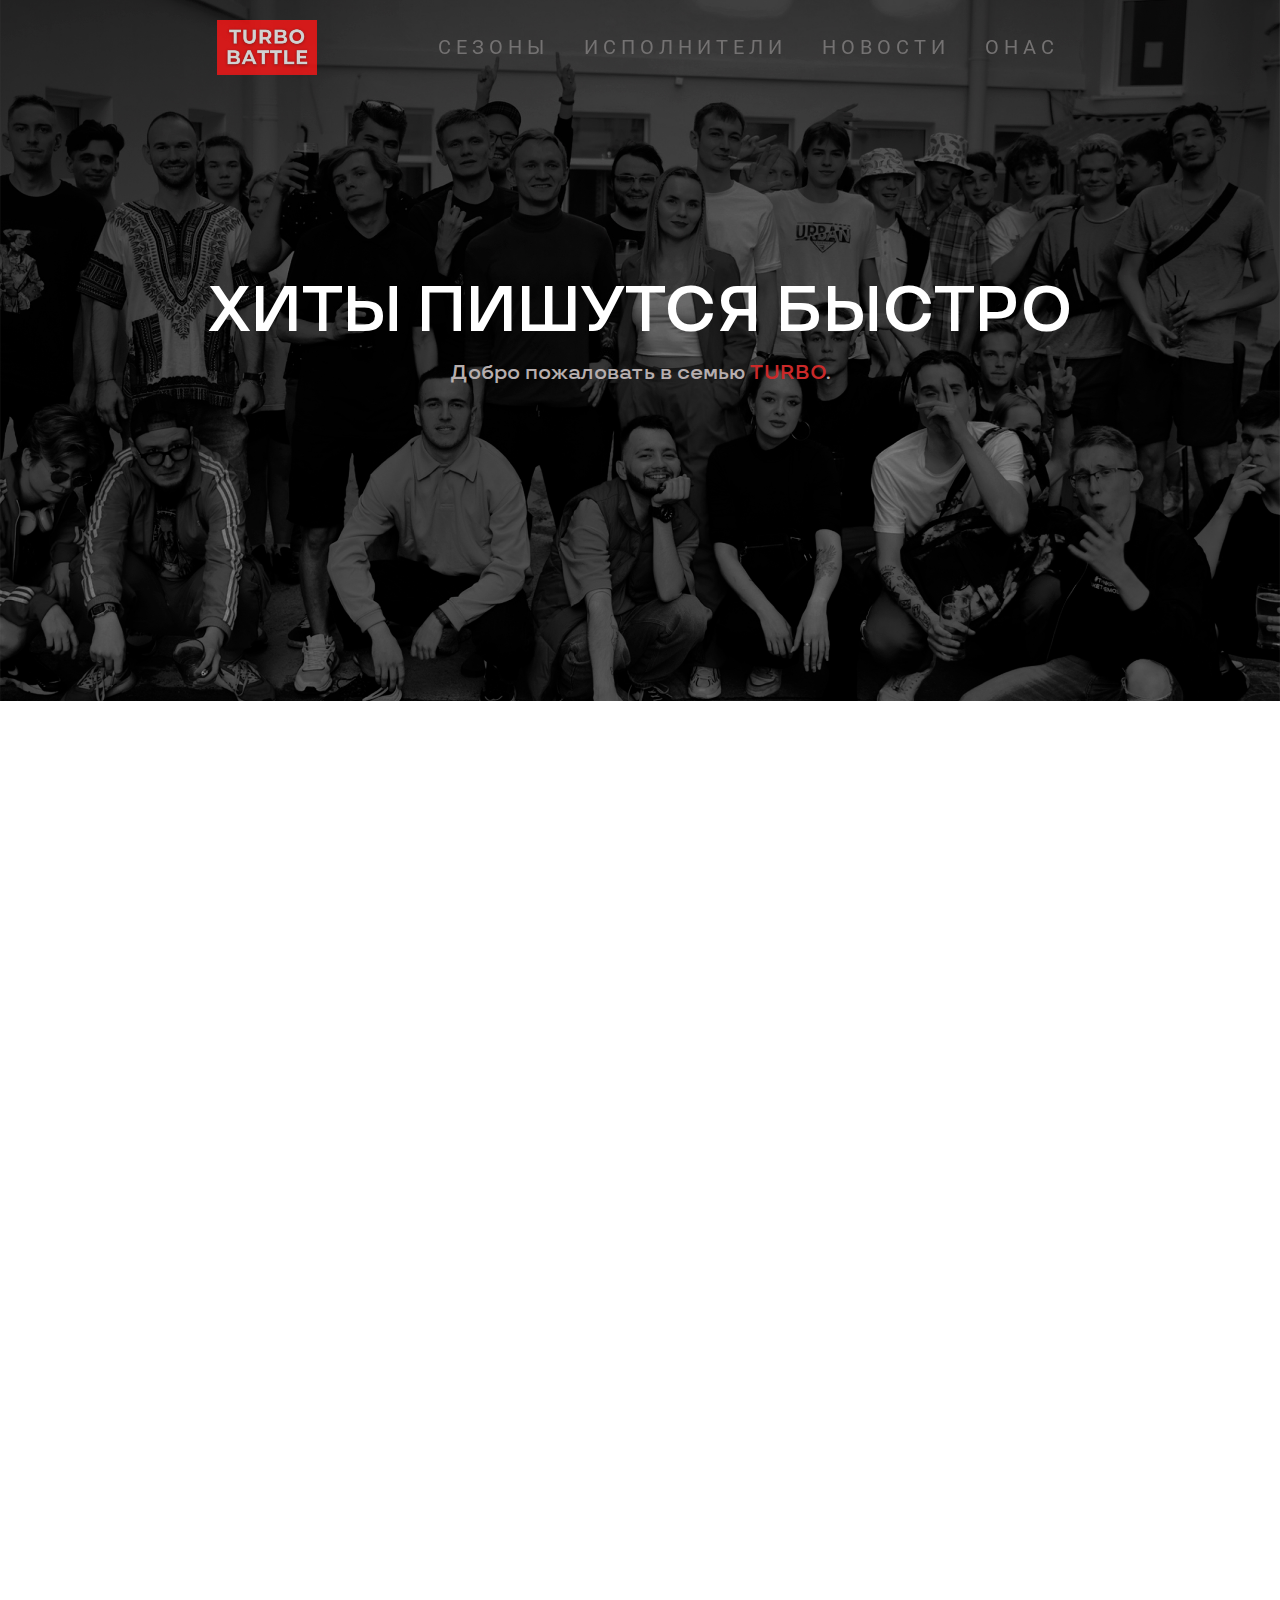
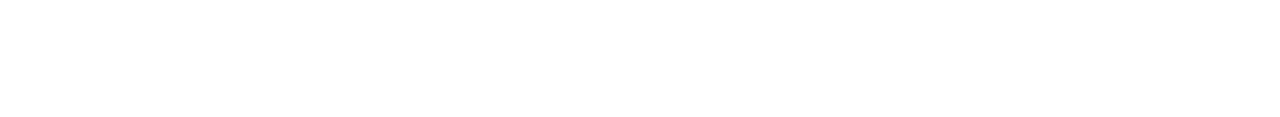
==== templates/html/index.html @ d4f1bdf0 "Создана верстка главного экрана" ====
<!DOCTYPE html>
<html lang="ru">
<head>
    <meta charset="UTF-8">
    <meta http-equiv="X-UA-Compatible" content="IE=edge">
    <meta name="viewport" content="width=device-width, initial-scale=1.0">
    <title>Turbo-battle</title>
    <link rel="stylesheet" href="../css/bootstrap.css">
    <link rel="stylesheet" href="../css/style.css">
</head>
<body>
    <div class="main">

        <!--header-->
        <div class="header">
            <div class="row">
                <div class="col-md-1 col-sm-12 offset-md-2">
                    <a href="#">
                        <div class="header-img">
                            <img src="../img/logo.jpg" class="header-logo" alt="logo">
                        </div>
                    </a>
                </div>
                <div class="col-md-8 col-sm-12 header-text">
                    <a href="#">сезоны </a>
                    <a href="#">исполнители </a>
                    <a href="#">новости </a>
                    <a href="#">онас </a>
                </div>
            </div>
        </div>

        <!--main content-->
        <div class="container">
            <div class="row">
                        
            <div class="title-text col-12">
                <h1>хиты пишутся быстро</h1>
                <p>Добро пожаловать в семью <span class="red">TURBO</span>.</p>
            </div>
    
            </div>
        </div>

    </div>

    <div class="lorem"><p> </p></div>

    <script src="https://ajax.googleapis.com/ajax/libs/jquery/3.5.1/jquery.min.js"></script>
    <script src="../js/scripts.js"></script>
</body>
</html>
---- templates/css/style.css ----
/* fonts */
@font-face {
    font-family: 'Roboto';
    src: url('../fonts/Roboto/Roboto-Regular.ttf') format('truetype');
    font-weight: normal;
    font-style: normal;
}

@font-face {
    font-family: 'TTTravels';
    src: url('../fonts/TTTravels/TTTravels-DemiBold.eot');
    src: url('../fonts/TTTravels/TTTravels-DemiBold.woff') format('woff'), url('../fonts/TTTravels/TTTravels-DemiBold.woff2') format('woff2'), url('../fonts/TTTravels/TTTravels-Bold.ttf') format('truetype');
    font-weight: bold;
    font-style: normal;
    font-display: swap;
}
.header{
  width: 100%;
  padding-top: 20px;
  padding-bottom: 20px;
  z-index: 10;
  position: fixed;
  transition: 1s;
  height: 100px;
}
.active {
  background-color: rgba(0,0,0,0.5);
}

.header-img {
  text-align: center;
  opacity: 0.8;
  width: 100%;
  transition: 0.2s linear;
}
.header-img:hover {
  opacity: 1;
}
.header-logo {
  width: 100px;
  height: auto;
}
.header-text {
  font-size: 20px;
  text-align: center;
  text-transform: uppercase;
  padding-top: 12px;
}

.header a {
  font-family: 'Roboto', sans-serif;
  color: #747272;
  letter-spacing: 5px;
  text-decoration: none;
  word-spacing: 25px;
  transition: 0.2s linear;
}
.header a:hover {
  color: #ffffff;
}
.main {
  background-image: url(../img/background.jpg);
  background-repeat: no-repeat;
  background-position: center;
  background-size: cover;
  

}
.title-text {
  padding: 24% 0 26% 0;
  font-family: 'TTTravels', sans-serif;
  text-align: center;
  -webkit-user-select: none;
	-khtml-user-select: none;
	-moz-user-select: none;
	-ms-user-select: none;
	user-select: none;
}
.title-text h1 {
  text-transform: uppercase;
  font-size: 64px;
  color: #ffffff;
}
.title-text p {
  font-size: 20px;
  color: #B6AEAE;
}
.title-text span {
  color: #CB2929;
}


.lorem {
  height: 1000px;
}


@media (max-width: 767px) {
  .title-text h1 {
    font-size: 20px;
    margin-top: 60%;
  }
  .title-text p {
    font-size: 13px;
  }
  .main {
    height: 800px;
  }
  .header {
    position: relative;
  }
  .active {
    background-color: rgba(0,0,0,0);
  }
}
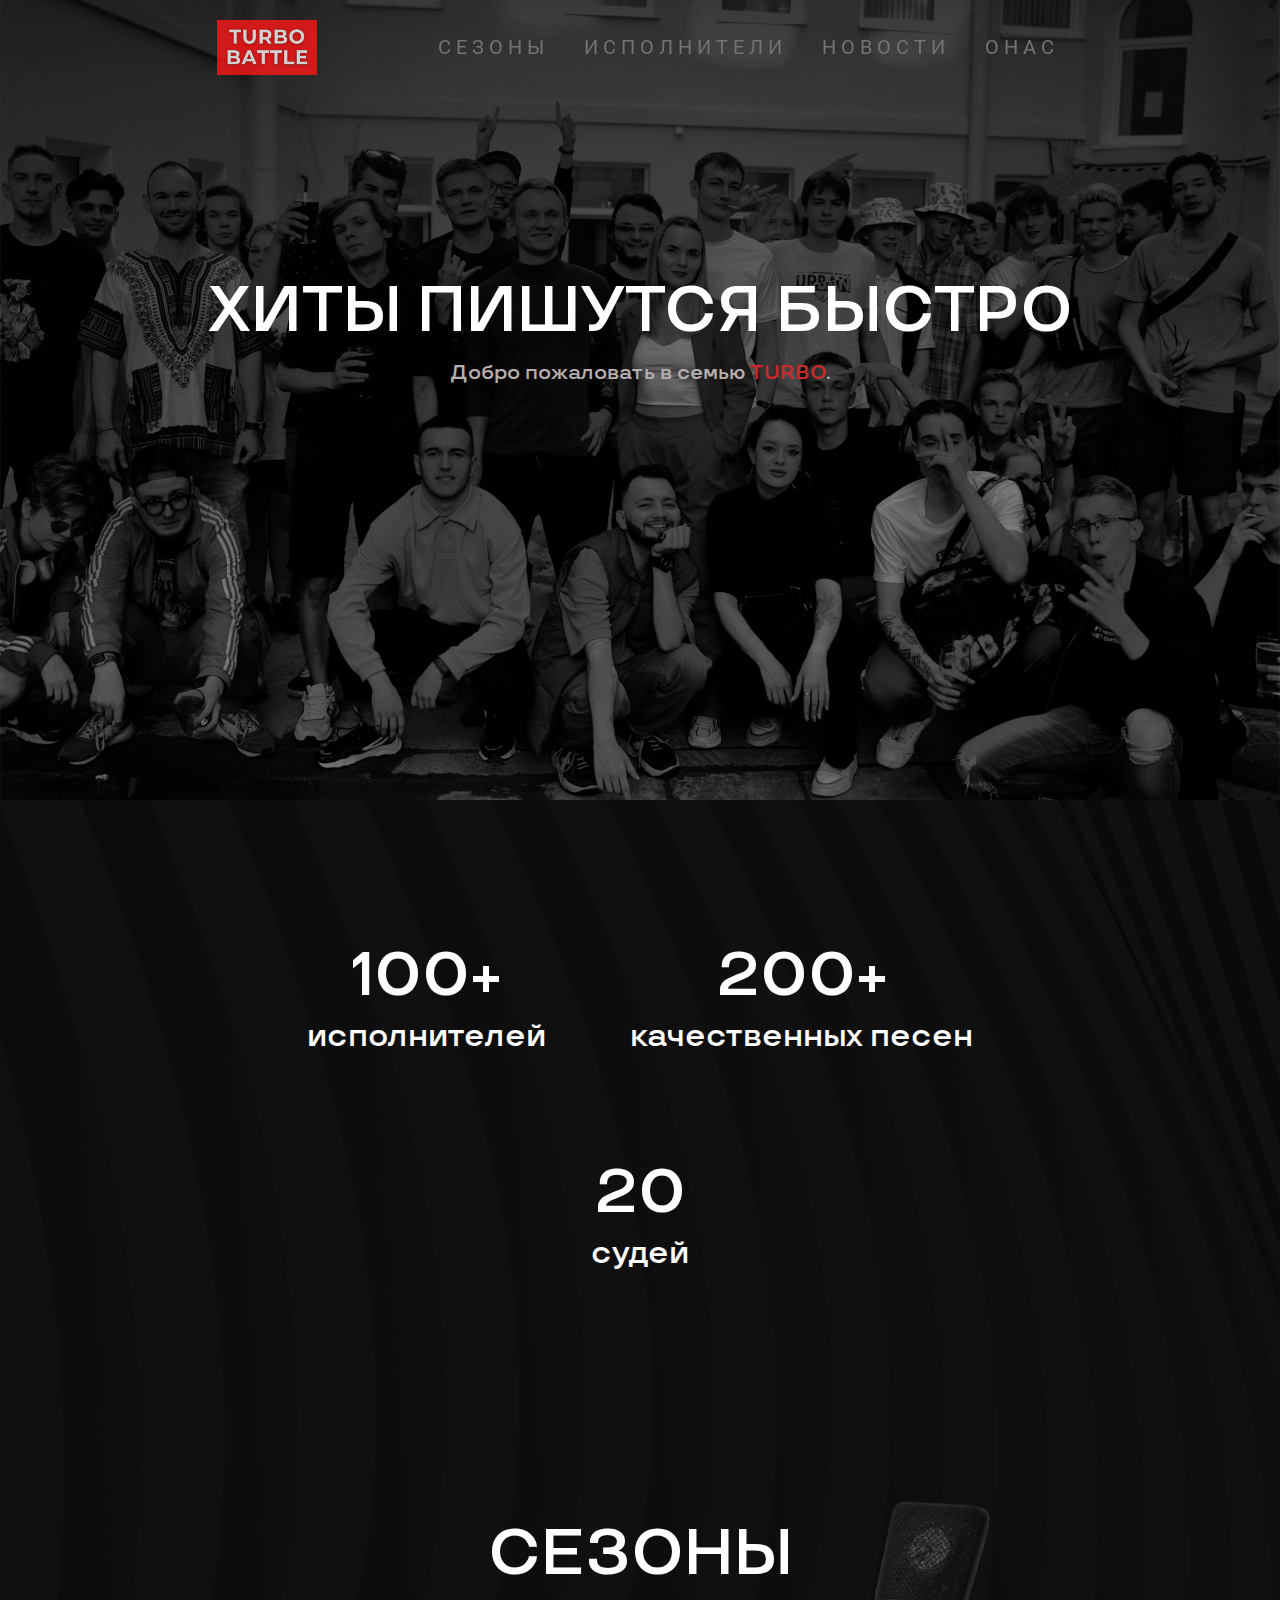
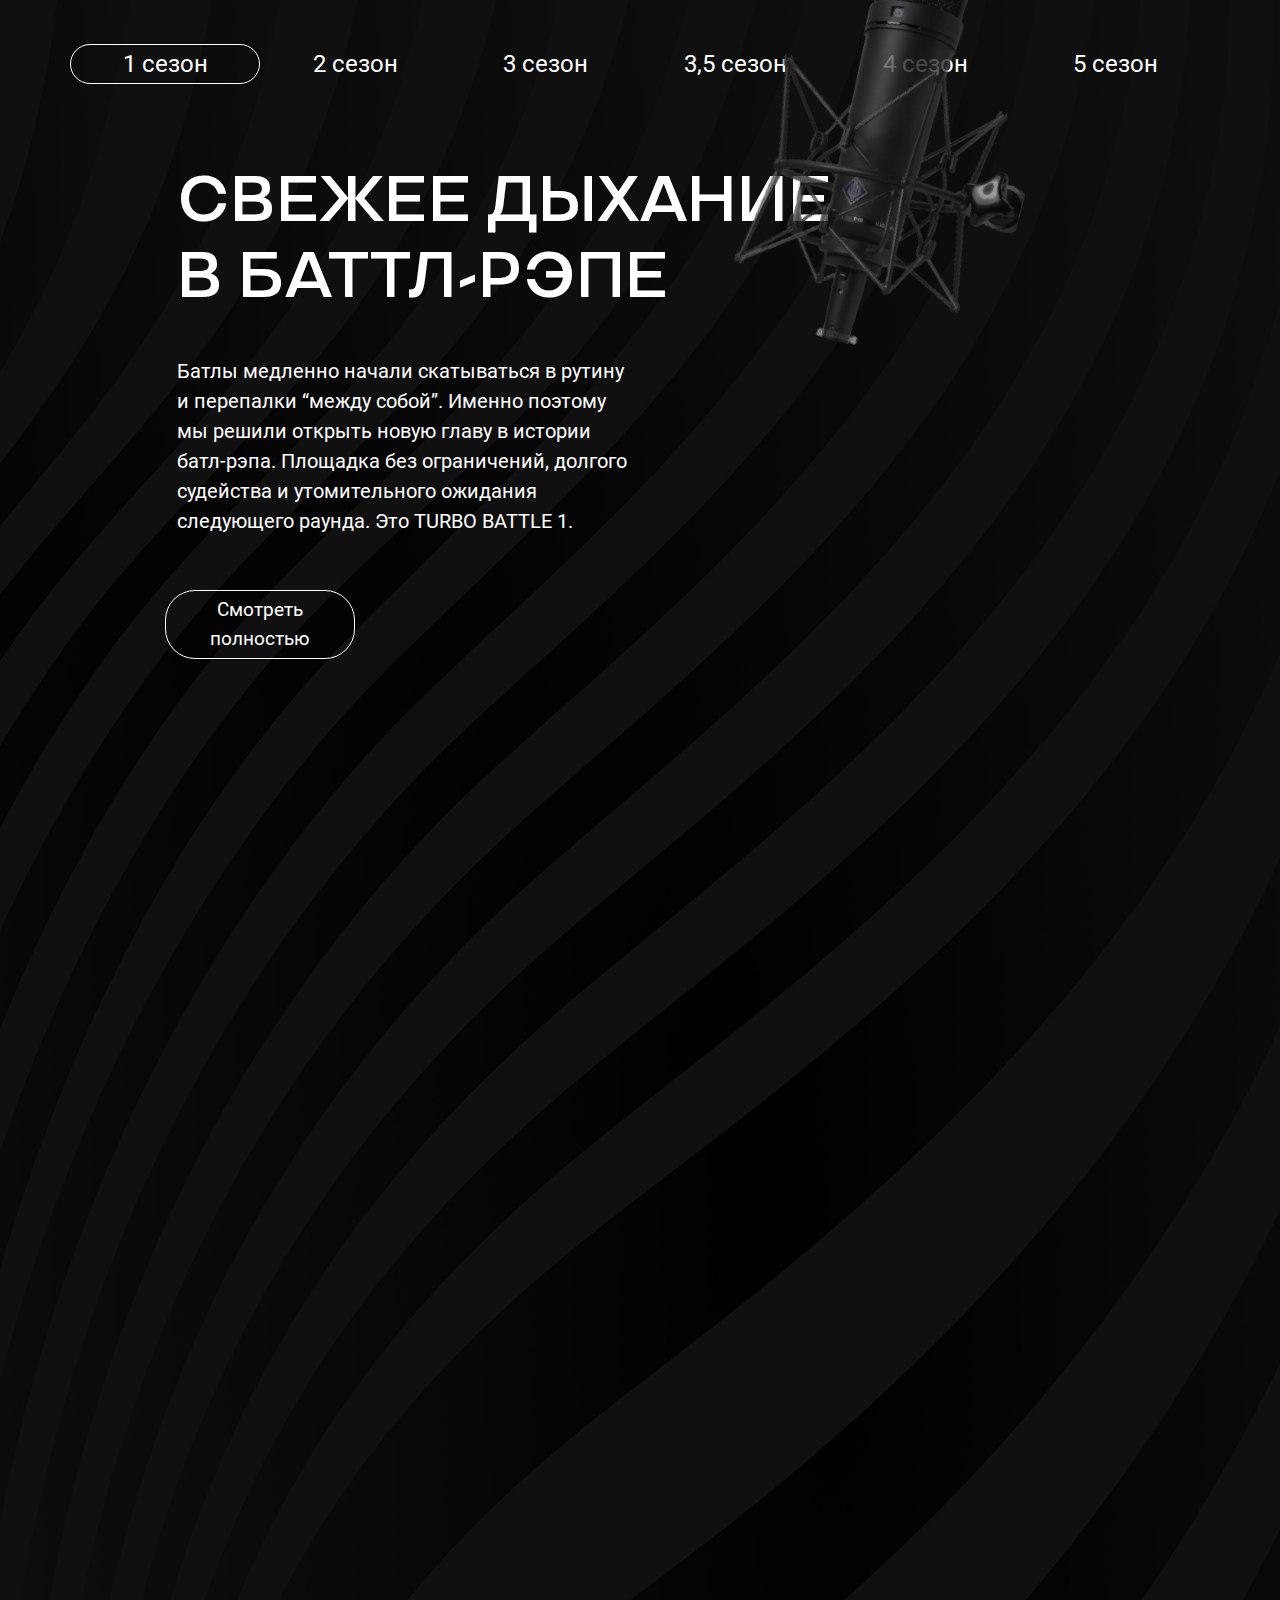
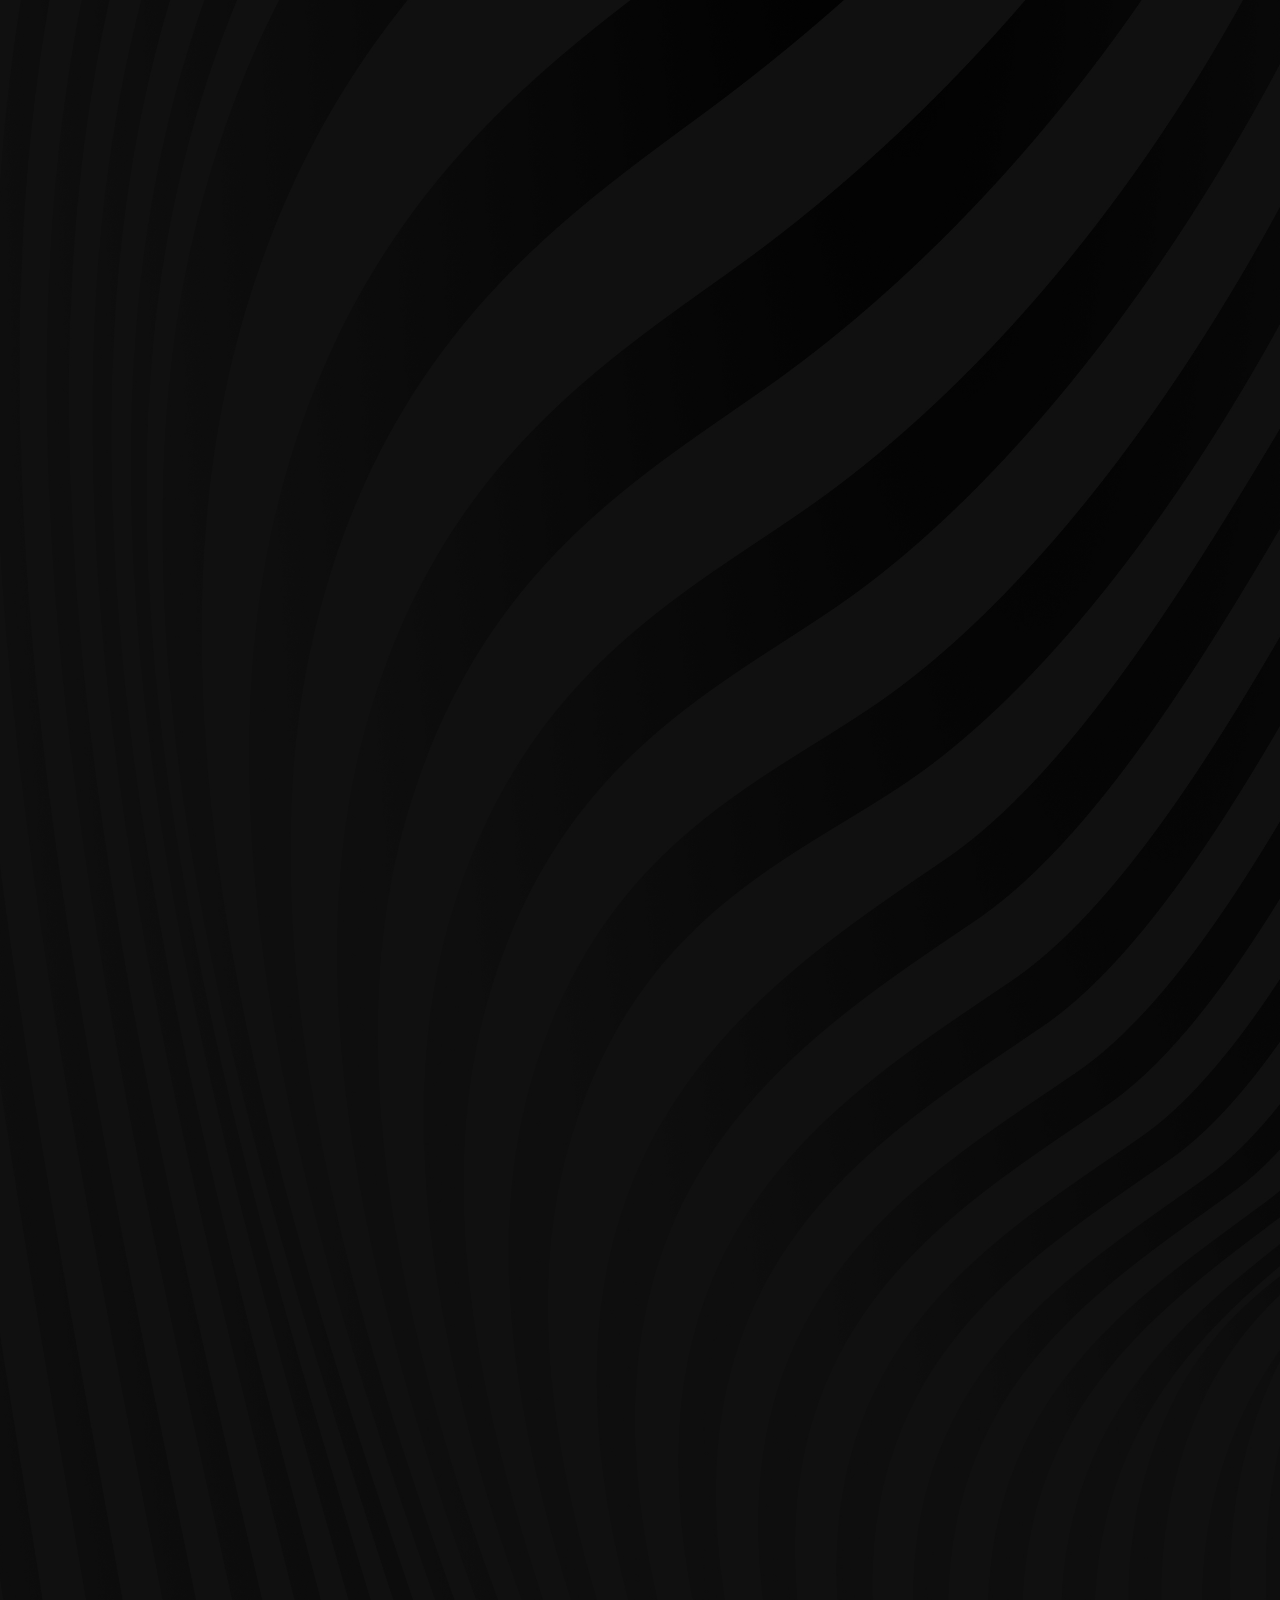
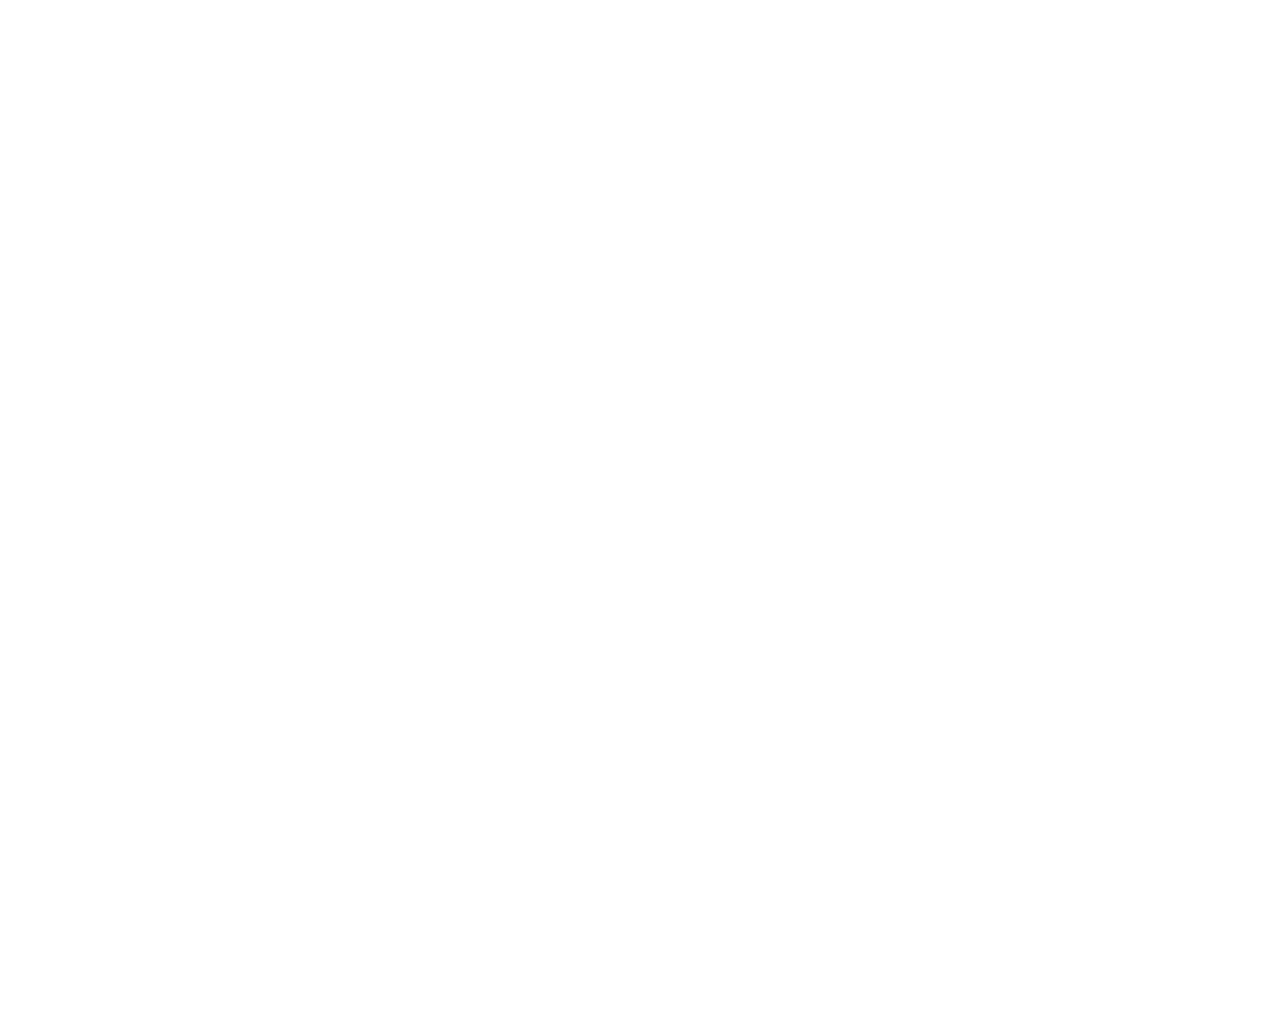
==== commit ad3ff448: "Добавлены новые блоки" ====
--- a/templates/html/index.html
+++ b/templates/html/index.html
@@ -43,6 +43,42 @@
         </div>
 
     </div>
+    <div class="content">
+        <div class="container">
+            <!--features-->
+            <div class="row">
+                <div class="col-md-10 offset-md-1 features">
+                    <div class="feature">
+                        <h2>100+</h2>
+                        <p>исполнителей</p>
+                    </div>
+                    <div class="feature">
+                        <h2>200+</h2>
+                        <p>качественных песен</p>
+                    </div>
+                    <div class="feature">
+                        <h2>20</h2>
+                        <p>судей</p>
+                    </div>
+                </div>
+            </div>
+            <!--seasons-->
+            <div class="row seasons">
+                <h1 class="col-md-12 section-title">сезоны</h1>
+                <button class="col-md-2 seasons-btn active-btn">1 сезон</button>
+                <button class="col-md-2 seasons-btn">2 сезон</button>
+                <button class="col-md-2 seasons-btn">3 сезон</button>
+                <button class="col-md-2 seasons-btn">3,5 сезон</button>
+                <button class="col-md-2 seasons-btn">4 сезон</button>
+                <button class="col-md-2 seasons-btn">5 сезон</button>
+                <h1 class="col-md-8 offset-md-1 seasons-title">свежее дыхание<br>в баттл-рэпе</h1>
+                <p class="col-md-5 offset-md-1">Батлы медленно начали скатываться в рутину и перепалки “между собой”. Именно поэтому мы решили открыть новую главу в истории батл-рэпа. Площадка без ограничений, долгого судейства и утомительного ожидания следующего раунда. Это TURBO BATTLE 1.</p>
+                <img src="../img/mic.png" alt="">
+                <div class="col-md-6"></div>
+                <button class="col-md-2 offset-md-1 seasons-btn-link">Смотреть полностью</button>
+            </div>
+        </div>
+    </div>
 
     <div class="lorem"><p> </p></div>
 
--- a/templates/css/style.css
+++ b/templates/css/style.css
@@ -63,8 +63,7 @@
   background-repeat: no-repeat;
   background-position: center;
   background-size: cover;
-  
-
+  height: 800px;
 }
 .title-text {
   padding: 24% 0 26% 0;
@@ -89,16 +88,113 @@
   color: #CB2929;
 }
 
+.content {
+  height: 4000px;
+  background-image: url(../img/backgroundblack.jpg);
+  background-repeat: no-repeat;
+  background-position: center;
+  background-size: cover;
+}
+.features {
+  color: #ffffff;
+  font-family: 'TTTravels', sans-serif;
+  text-align: center;
+  margin-top: 100px;
+}
+.feature {
+  display: inline-block;
+  margin: 40px;
+}
+.feature h2 {
+  font-size: 62px;
+  margin-bottom: 0;
+}
+.feature p {
+  margin-top: 0;
+  font-size: 31px;
+}
+.seasons {
+  margin-top: 183px;
+}
+.section-title {
+  font-family: 'TTTravels', sans-serif;
+  text-align: center;
+  text-transform: uppercase;
+  font-size: 64px;
+  color: #ffffff;
+  margin-bottom: 50px;
+}
+.seasons-btn {
+  text-align: center;
+  font-family: 'Roboto';
+  font-size: 24px;
+  color: #ffffff;
+  background-color: rgba(0,0,0,0);
+  border: none;
+}
+.active-btn {
+  border: #ffffff 1px solid;
+  border-radius: 30px;
+}
+.seasons-title {
+  font-family: 'TTTravels', sans-serif;
+  text-align: left;
+  text-transform: uppercase;
+  font-size: 64px;
+  color: #ffffff;
+  margin-top: 80px;
+}
+.seasons p {
+  font-family: 'Roboto', sans-serif;
+  font-size: 20px;
+  color: #ffffff;
+  text-align: left;
+  margin-top: 31px;
+}
+.seasons-btn-link {
+  margin-top: 38px;
+  text-align: center;
+  font-family: 'Roboto';
+  font-size: 19px;
+  color: #ffffff;
+  background-color: rgba(0,0,0,0);
+  border: #ffffff 1px solid;
+  border-radius: 30px;
+  padding: 5px 0 5px 0;
+  transition: 0.2s linear;
+  z-index: 1;
+}
+.seasons-btn-link:hover {
+  color: #000;
+  background-color: #ffffff;
+}
+.seasons img {
+  left: 45%;
+  top: 1400px;
+  opacity: 0.8;
+  width: 50%;
+  position: absolute;
+  z-index: 0;
+  -webkit-user-select: none;
+	-khtml-user-select: none;
+	-moz-user-select: none;
+	-ms-user-select: none;
+	user-select: none;
+  pointer-events: none;
+}
 
 .lorem {
   height: 1000px;
+}
+.opacity {
+  opacity: 0;
 }
 
 
 @media (max-width: 767px) {
   .title-text h1 {
     font-size: 20px;
-    margin-top: 60%;
+    
   }
   .title-text p {
     font-size: 13px;
@@ -108,6 +204,12 @@
   }
   .header {
     position: relative;
+    height: auto;
+  }
+  .header-text a {
+    display: block;
+    width: 100%;
+    margin: 10px 0 10px 0;
   }
   .active {
     background-color: rgba(0,0,0,0);
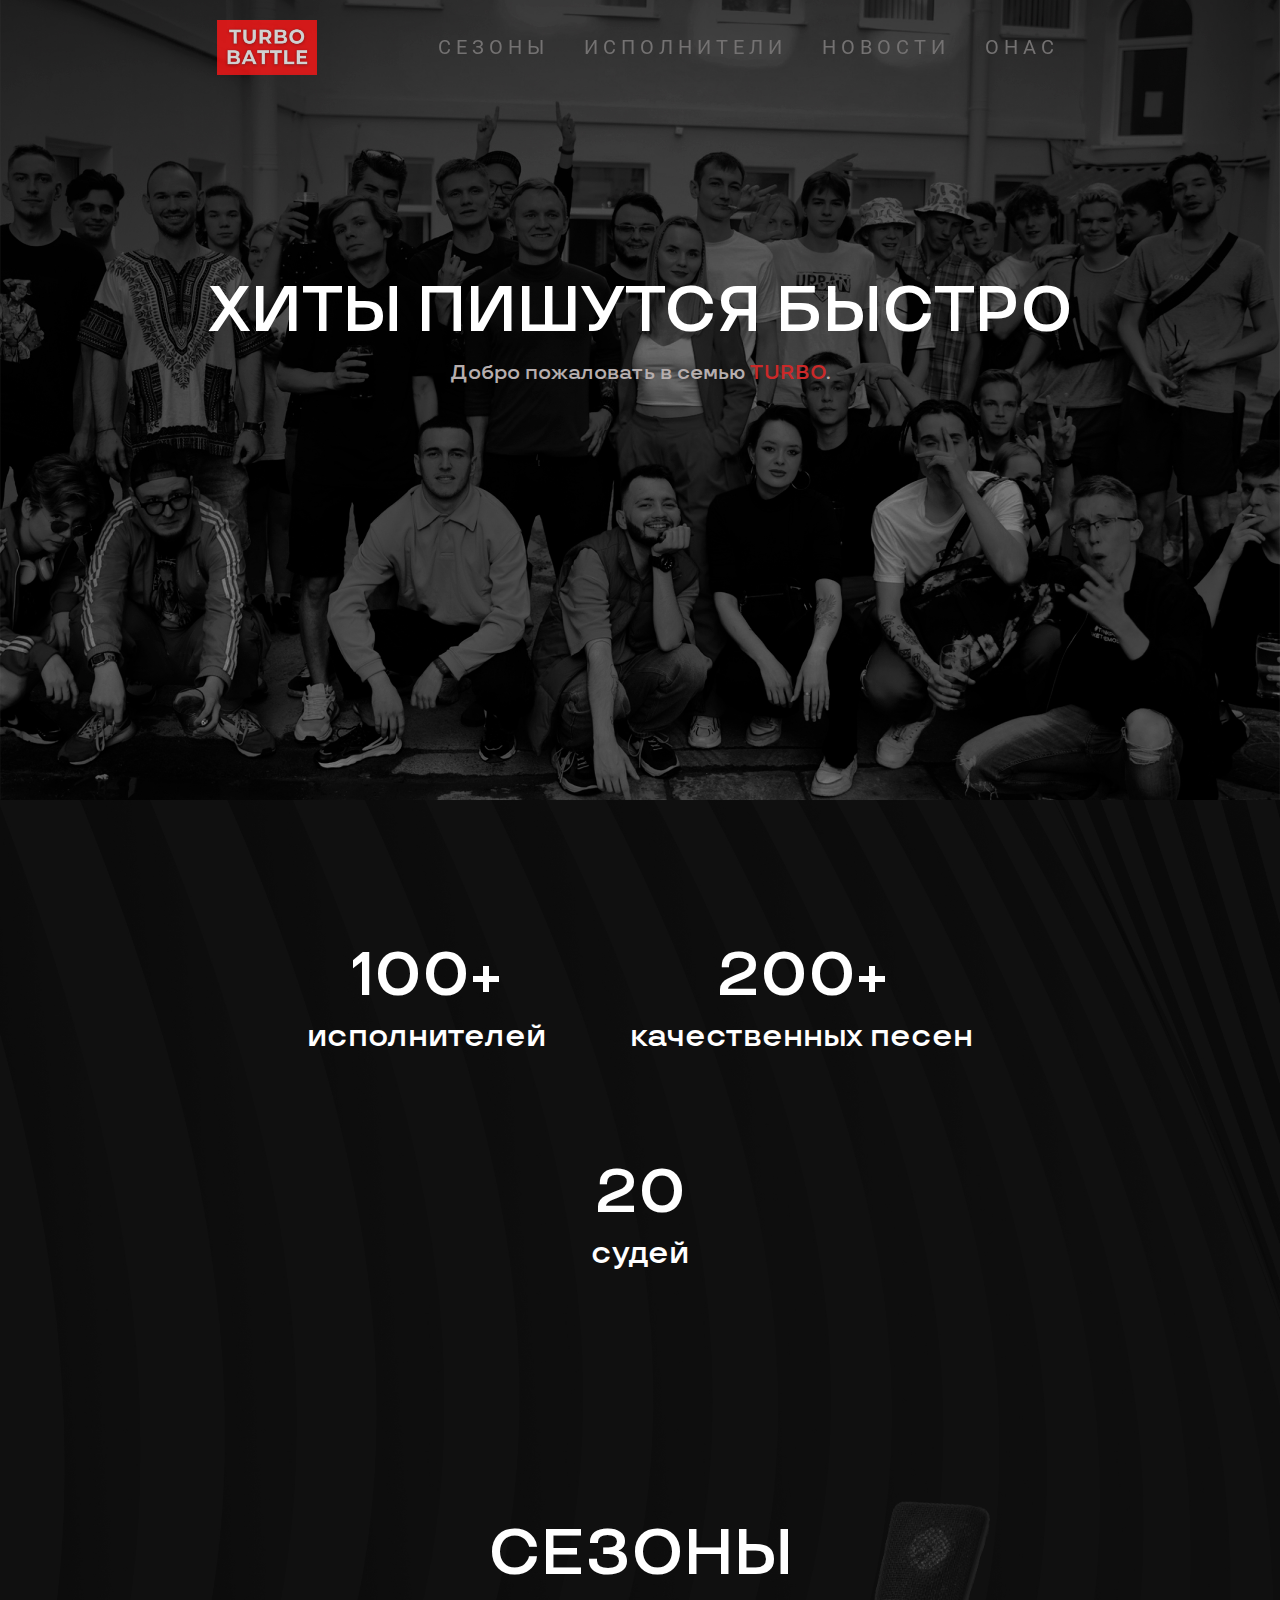
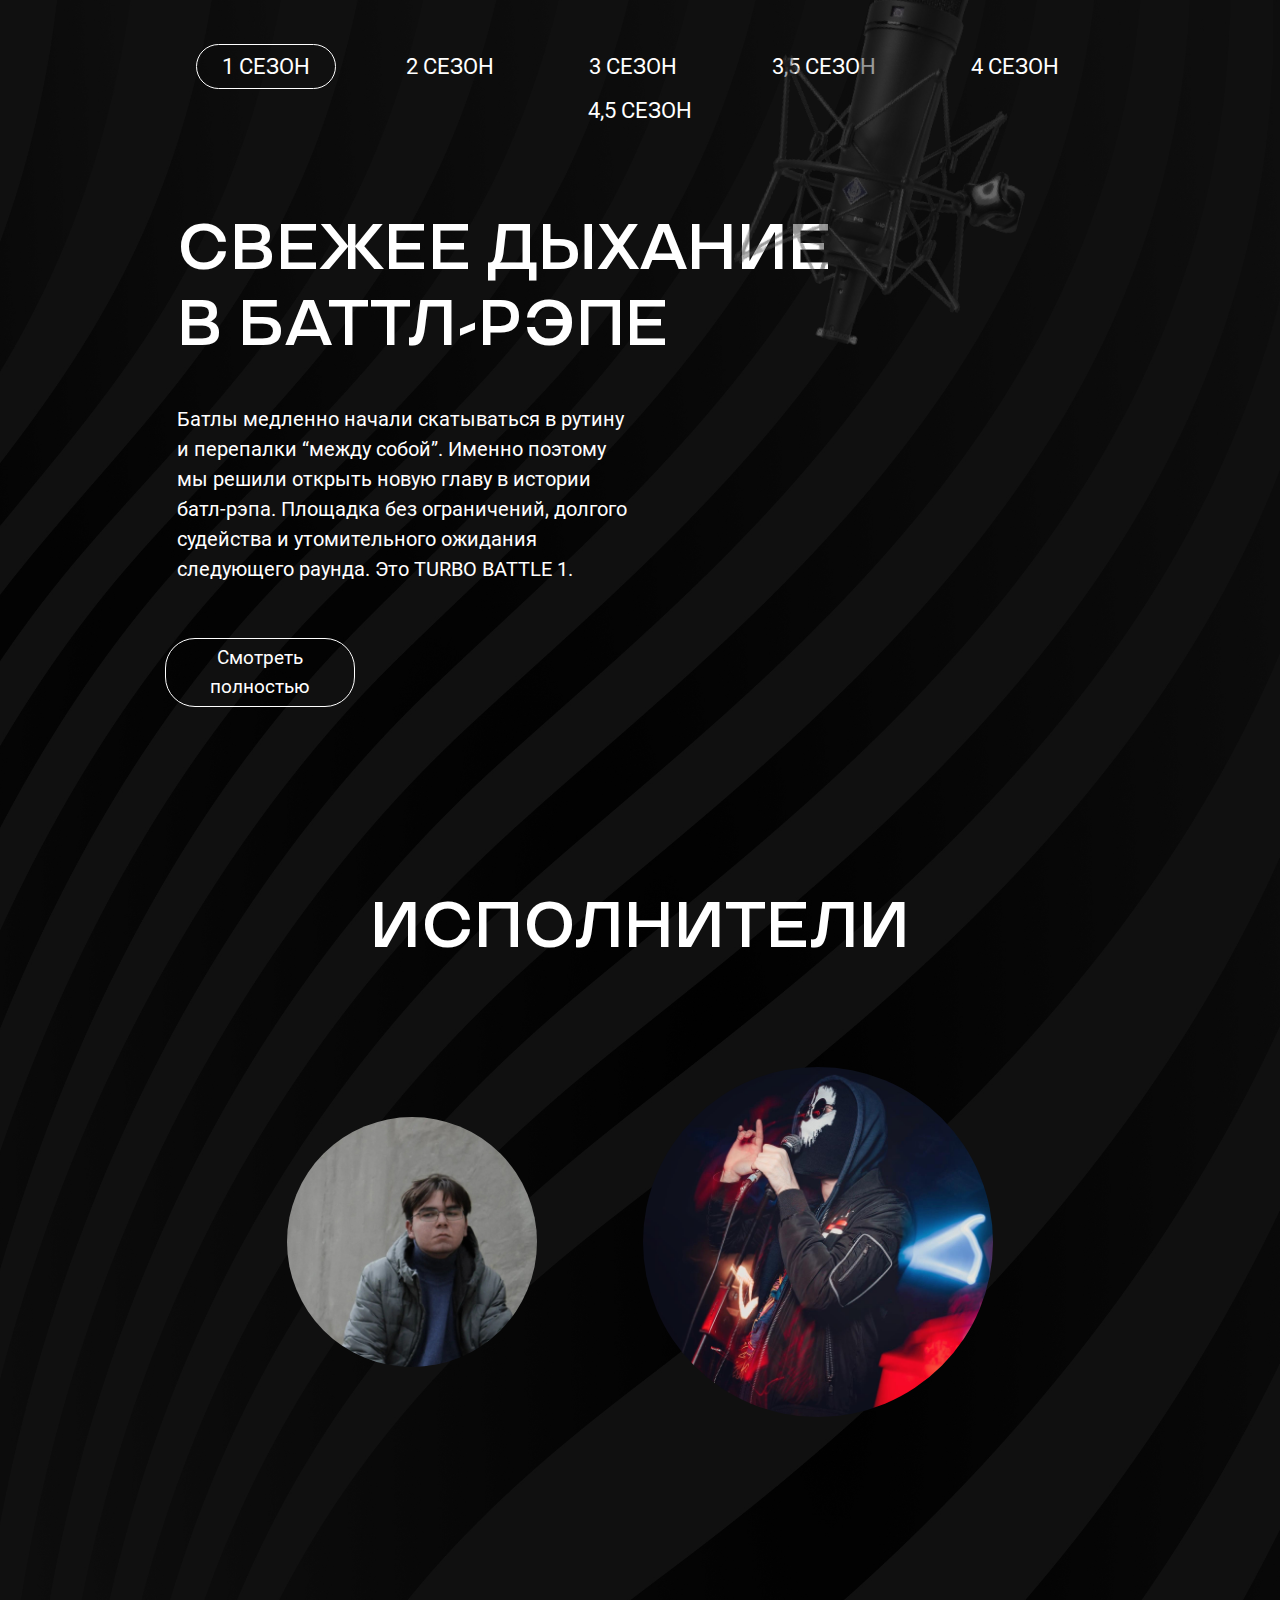
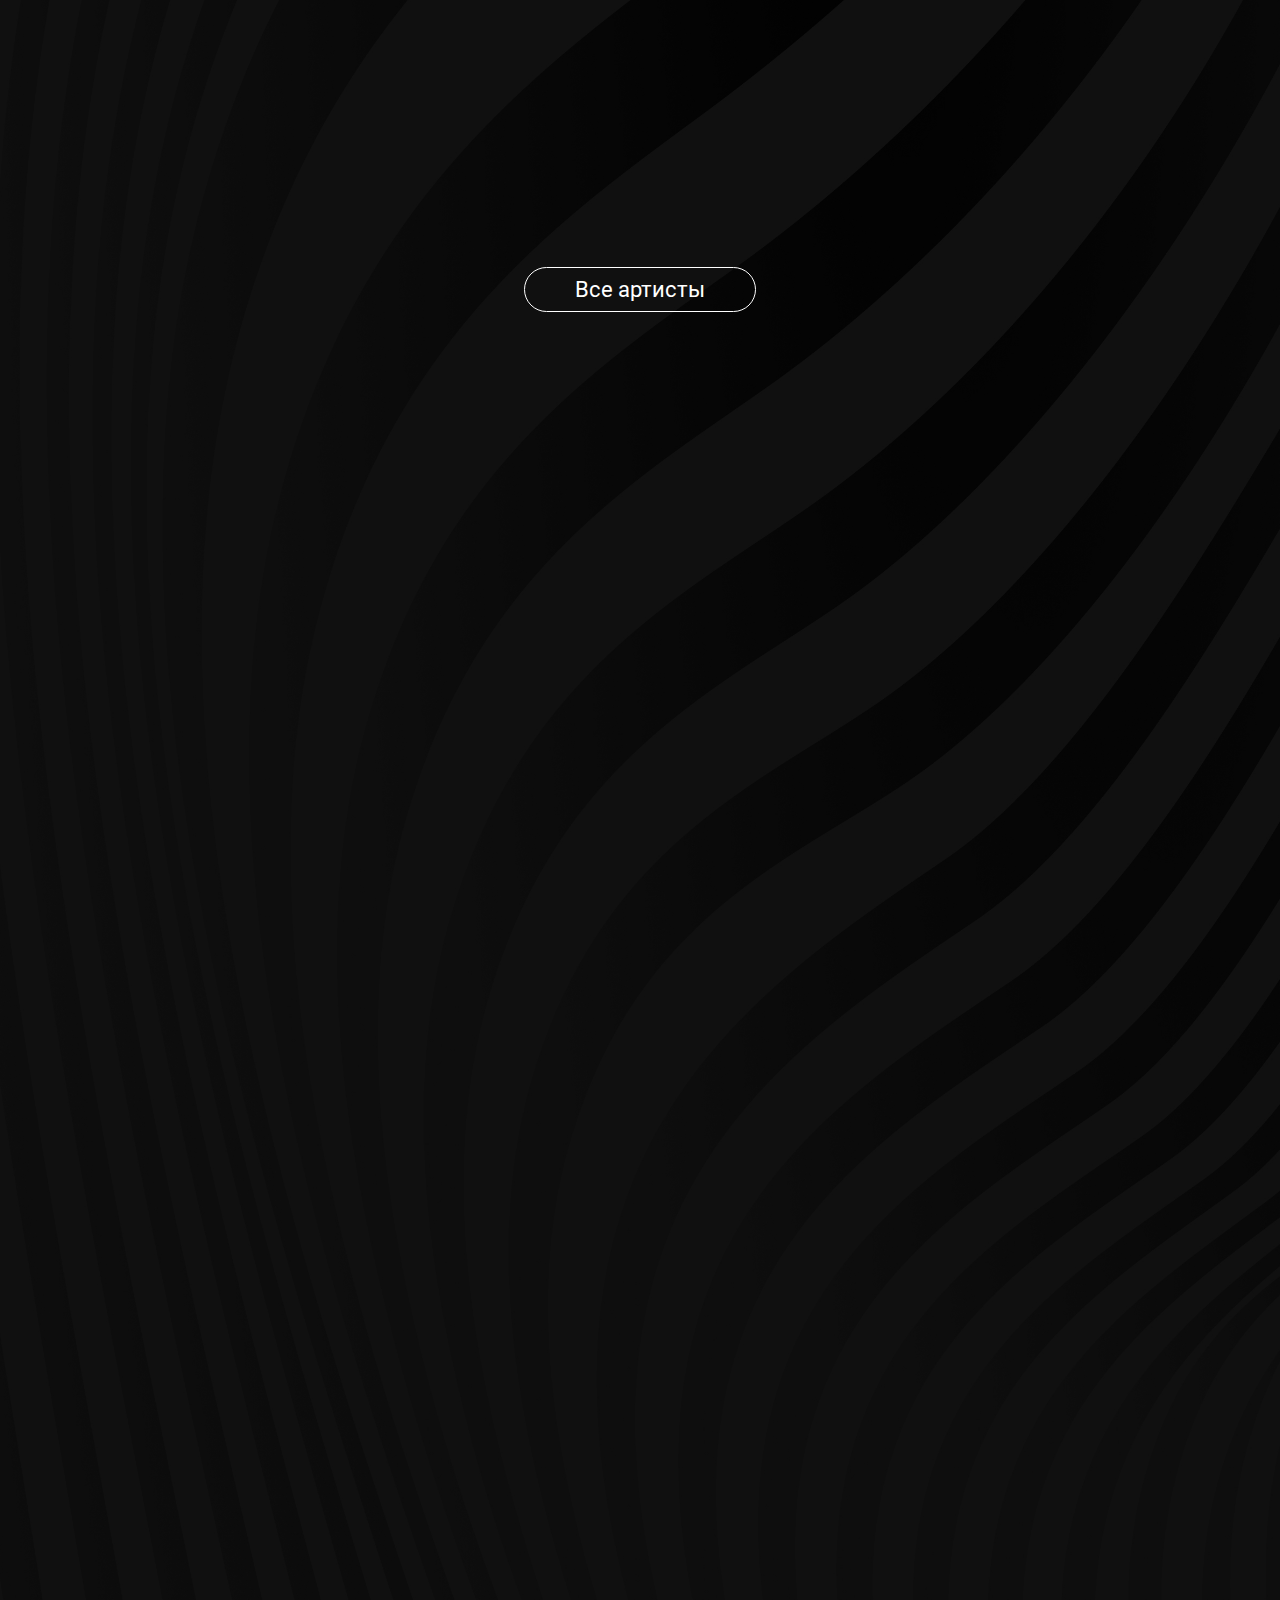
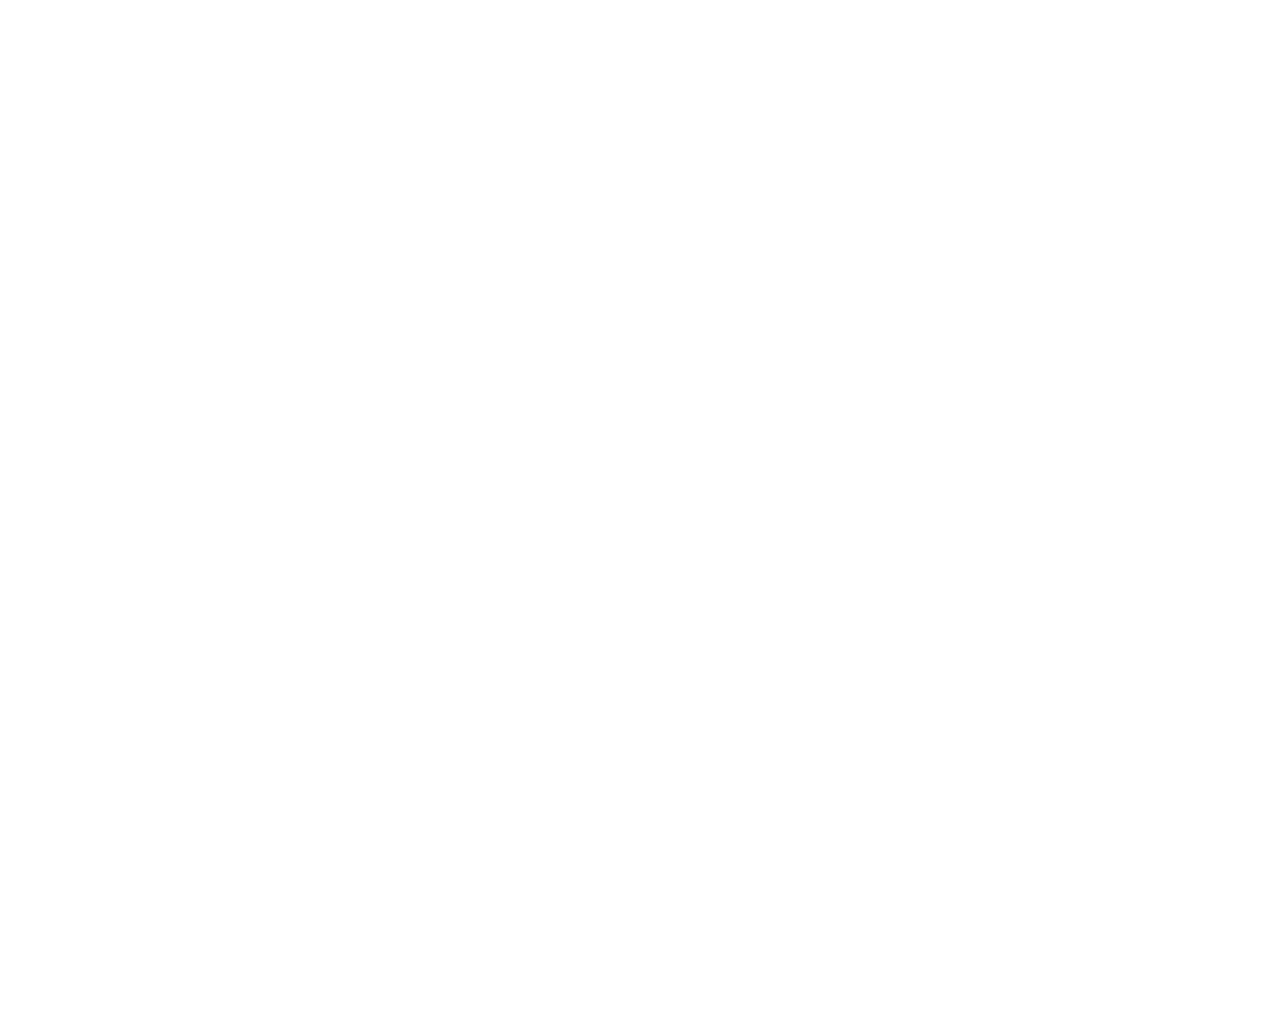
==== commit 4e0cbc5f: "Добавил секцию с исполнителями" ====
--- a/templates/html/index.html
+++ b/templates/html/index.html
@@ -14,14 +14,14 @@
         <!--header-->
         <div class="header">
             <div class="row">
-                <div class="col-md-1 col-sm-12 offset-md-2">
+                <div class="col-xxl-1 col-sm-12 offset-xxl-2">
                     <a href="#">
                         <div class="header-img">
                             <img src="../img/logo.jpg" class="header-logo" alt="logo">
                         </div>
                     </a>
                 </div>
-                <div class="col-md-8 col-sm-12 header-text">
+                <div class="col-xxl-8 col-sm-12 header-text">
                     <a href="#">сезоны </a>
                     <a href="#">исполнители </a>
                     <a href="#">новости </a>
@@ -47,7 +47,7 @@
         <div class="container">
             <!--features-->
             <div class="row">
-                <div class="col-md-10 offset-md-1 features">
+                <div class="col-xxl-10 offset-xxl-1 features">
                     <div class="feature">
                         <h2>100+</h2>
                         <p>исполнителей</p>
@@ -64,24 +64,58 @@
             </div>
             <!--seasons-->
             <div class="row seasons">
-                <h1 class="col-md-12 section-title">сезоны</h1>
-                <button class="col-md-2 seasons-btn active-btn">1 сезон</button>
-                <button class="col-md-2 seasons-btn">2 сезон</button>
-                <button class="col-md-2 seasons-btn">3 сезон</button>
-                <button class="col-md-2 seasons-btn">3,5 сезон</button>
-                <button class="col-md-2 seasons-btn">4 сезон</button>
-                <button class="col-md-2 seasons-btn">5 сезон</button>
-                <h1 class="col-md-8 offset-md-1 seasons-title">свежее дыхание<br>в баттл-рэпе</h1>
-                <p class="col-md-5 offset-md-1">Батлы медленно начали скатываться в рутину и перепалки “между собой”. Именно поэтому мы решили открыть новую главу в истории батл-рэпа. Площадка без ограничений, долгого судейства и утомительного ожидания следующего раунда. Это TURBO BATTLE 1.</p>
+                <h1 class="col-xxl-12 section-title">сезоны</h1>
+                <div class="seasons-btn col-xxl-12 offset-xxl-0">
+                    <button class="active-btn">1 сезон</button>
+                    <button>2 сезон</button>
+                    <button>3 сезон</button>
+                    <button>3,5 сезон</button>
+                    <button>4 сезон</button>
+                    <button>4,5 сезон</button>
+                </div>
+                <h1 class="col-xxl-8 offset-xxl-1 col-8 offset-2 seasons-title">свежее дыхание<br>в баттл-рэпе</h1>
+                <p class="col-xxl-5 offset-xxl-1">Батлы медленно начали скатываться в рутину и перепалки “между собой”. Именно поэтому мы решили открыть новую главу в истории батл-рэпа. Площадка без ограничений, долгого судейства и утомительного ожидания следующего раунда. Это TURBO BATTLE 1.</p>
                 <img src="../img/mic.png" alt="">
-                <div class="col-md-6"></div>
-                <button class="col-md-2 offset-md-1 seasons-btn-link">Смотреть полностью</button>
+                <div class="col-xxl-6"></div>
+                <button class="col-xxl-2 offset-xxl-1 col-8 offset-2 seasons-btn-link">Смотреть полностью</button>
             </div>
+            <div class="row">
+                <div class="artists">
+                    <h1 class="section-title">Исполнители</h1>
+                <a class="col-xxl-4 artist-block" href="#">
+                    <img src="../img/artists/1.jpg" alt="">
+                    <div class="artist-text">
+                        <h2>Берегу Патрон</h2>
+                        <p>Молодой исполнитель<br>Чемпион 15-го сезона Turbo<br>Легенда</p>
+                    </div>
+                </a>
+                <a class="col-xxl-4 artist-block artist-block-active" href="#">
+                    <img src="../img/artists/5.jpg" alt="">
+                    <div class="artist-text-active">
+                        <h2>waystoconnecticut</h2>
+                        <p>Молодой исполнитель<br>Чемпион 15-го сезона Turbo<br>Легенда</p>
+                    </div>
+                </a>
+                <a class="col-xxl-4 artist-block" href="#">
+                    <img src="../img/artists/3.jpg" alt="">
+                    <div class="artist-text">
+                        <h2>ADOURE</h2>
+                        <p>Молодой исполнитель<br>Чемпион 15-го сезона Turbo<br>Легенда</p>
+                    </div>
+                </a>
+                <div class="col-xxl-12 artists-btn">
+                    <a href=""><button class="artists-btn-link">Все артисты</button></a>
+                </div>
+                </div>
+            </div>
+
+            
         </div>
     </div>
 
     <div class="lorem"><p> </p></div>
 
+    <script src="https://cdn.jsdelivr.net/npm/bootstrap@5.3.0-alpha1/dist/js/bootstrap.bundle.min.js" integrity="sha384-w76AqPfDkMBDXo30jS1Sgez6pr3x5MlQ1ZAGC+nuZB+EYdgRZgiwxhTBTkF7CXvN" crossorigin="anonymous"></script>
     <script src="https://ajax.googleapis.com/ajax/libs/jquery/3.5.1/jquery.min.js"></script>
     <script src="../js/scripts.js"></script>
 </body>
--- a/templates/css/style.css
+++ b/templates/css/style.css
@@ -24,7 +24,7 @@
   height: 100px;
 }
 .active {
-  background-color: rgba(0,0,0,0.5);
+  background-color: rgba(0,0,0,0.7);
 }
 
 .header-img {
@@ -126,13 +126,18 @@
 }
 .seasons-btn {
   text-align: center;
+}
+.seasons-btn button {
   font-family: 'Roboto';
-  font-size: 24px;
-  color: #ffffff;
+  font-size: 22px;
+  color: #ffffff;
+  text-transform: uppercase;
+  margin: 0 20px;
+  padding: 5px 25px;
   background-color: rgba(0,0,0,0);
   border: none;
 }
-.active-btn {
+.seasons-btn .active-btn {
   border: #ffffff 1px solid;
   border-radius: 30px;
 }
@@ -171,7 +176,7 @@
 .seasons img {
   left: 45%;
   top: 1400px;
-  opacity: 0.8;
+  opacity: 0.5;
   width: 50%;
   position: absolute;
   z-index: 0;
@@ -182,6 +187,99 @@
 	user-select: none;
   pointer-events: none;
 }
+.artists {
+  margin-top: 183px;
+  text-align: center;
+}
+.artist-block {
+  position: relative;
+  display: inline-block;
+  margin: 50px;
+  width: 250px;
+  height: 250px;
+  padding: 0;
+}
+.artist-block-active {
+  width: 350px;
+  height: 350px;
+}
+.artist-block img {
+  text-align: center;
+  width: 100%;
+  height: auto;
+  border-radius: 50%;
+}
+.artist-text {
+  color: #ffffff;
+  width: 100%;
+  height: 100%;
+  position: absolute;
+  margin-left: auto;
+  margin-right: auto;
+  left: 0;
+  right: 0;
+  text-align: center;
+  bottom: 0;
+  border-radius: 50%;
+  transition: 0.2s linear;
+  opacity: 0;
+}
+.artist-text-active {
+  color: #ffffff;
+  width: 100%;
+  height: 100%;
+  position: absolute;
+  margin-left: auto;
+  margin-right: auto;
+  left: 0;
+  right: 0;
+  text-align: center;
+  bottom: 0;
+  border-radius: 50%;
+  transition: 0.2s linear;
+  opacity: 0;
+}
+.artist-text h2 {
+  font-size: 25px;
+  padding-top: 80px;
+}
+.artist-text p {
+  font-size: 13px;
+  font-family: 'Roboto', sans-serif;
+}
+.artist-text-active h2 {
+  padding-top: 120px;
+}
+.artist-text-active p {
+  font-family: 'Roboto', sans-serif;
+}
+.artist-text:hover {
+  opacity: 1;
+  background-color: rgba(0,0,0,0.7);
+}
+.artist-text-active:hover {
+  opacity: 1;
+  background-color: rgba(0,0,0,0.7);
+}
+.artists-btn {
+  text-align: center;
+}
+.artists-btn-link {
+  text-align: center;
+  font-family: 'Roboto';
+  font-size: 22px;
+  color: #ffffff;
+  margin-top: 50px;
+  padding: 5px 50px;
+  background-color: rgba(255, 255, 255, 0);
+  border: #ffffff 1px solid;
+  border-radius: 30px;
+  transition: 0.2s linear;
+}
+.artists-btn-link:hover {
+  color: #000;
+  background-color: rgba(255, 255, 255, 1);
+}
 
 .lorem {
   height: 1000px;
@@ -214,4 +312,35 @@
   .active {
     background-color: rgba(0,0,0,0);
   }
+  .features h2 {
+    font-size: 20px;
+  }
+  .feature {
+    display: block;
+  }
+  .features p {
+    font-size: 13px;
+  }
+  .section-title {
+    font-size: 20px;
+  }
+  .seasons-btn {
+    font-size: 13px;
+    margin-bottom: 10px;
+  }
+  .seasons-title {
+    font-size: 20px;
+    text-align: center;
+    margin-top: 30px;
+    color: #CB2929;
+  }
+  .seasons p {
+    font-size: 13px;
+    text-align: center;
+  }
+}
+@media (max-width: 1205px) {
+  .seasons img {
+    display: none;
+  }
 }